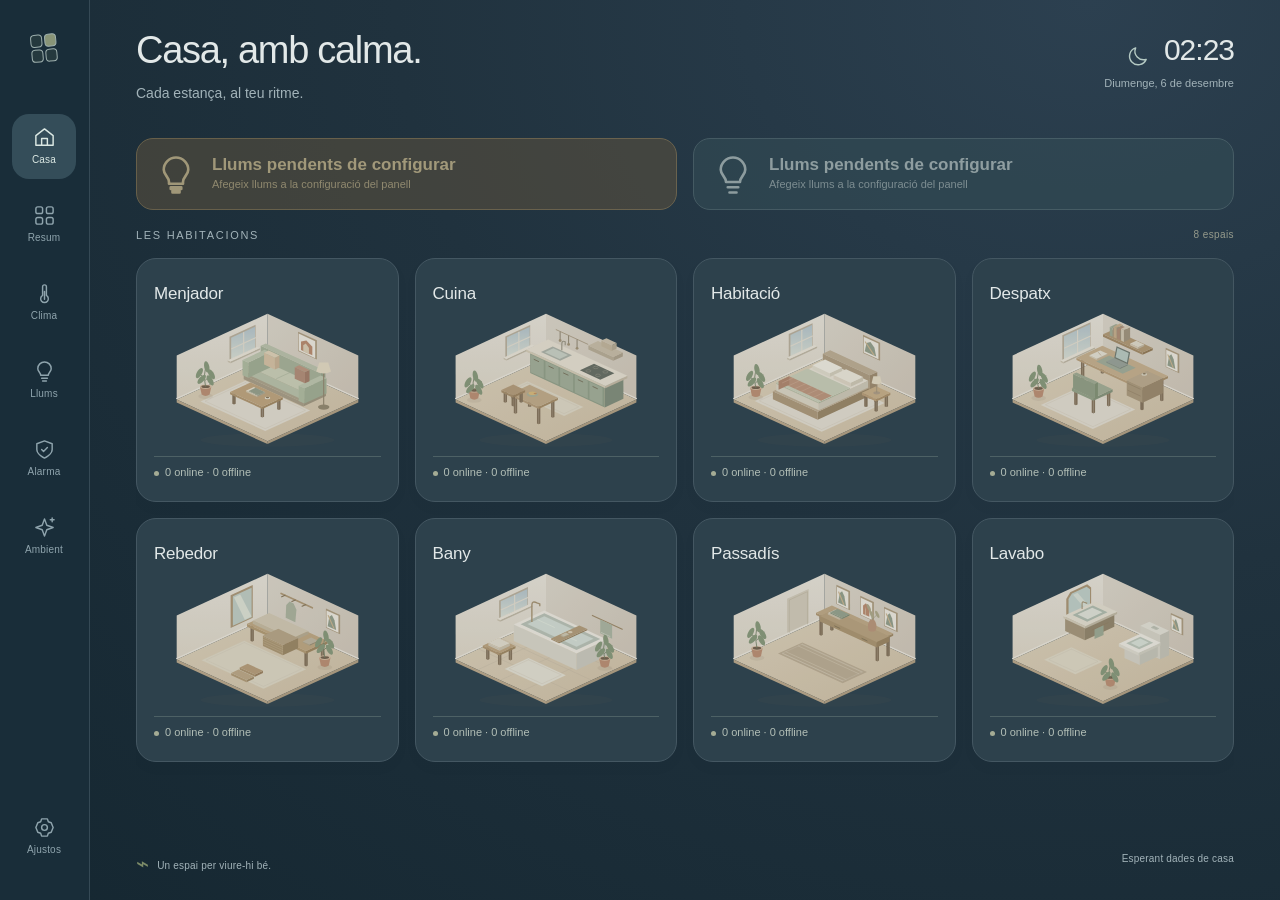
==== glass_rooms/www/index.html @ 0fcc05b3 "Release Glass Rooms 1.1.6: "Nit càlida" redesign of the iPad app The native iOS 9 client is redesign" ====
<!doctype html>
<html lang="ca" class="panel-page">
<head>
  <meta charset="utf-8">
  <meta name="viewport" content="width=device-width, initial-scale=1, shrink-to-fit=no">
  <meta name="apple-mobile-web-app-capable" content="yes">
  <meta name="apple-mobile-web-app-status-bar-style" content="default">
  <meta name="apple-mobile-web-app-title" content="Glass Rooms">
  <meta name="theme-color" content="#ede9df">
  <meta name="description" content="El teu espai, al teu ritme. Un panell local per a casa.">
  <title>Glass Rooms · Casa</title>
  <link rel="stylesheet" href="./style.css?v=1.1.6">
</head>
<body>
  <div id="css-probe" aria-hidden="true"></div>
  <div id="boot-status" class="boot-status" role="alert">
    <strong>Glass Rooms 1.1.6: carregant la interfície.</strong>
    Si aquest missatge no desapareix, comprova que JavaScript està activat i que aquests tres recursos s’obren sense error:
    <a href="./style.css?v=1.1.6">CSS</a>,
    <a href="./app.js?v=1.1.6">JavaScript</a>,
    <a href="./assets/menjador.svg">imatge</a>.
    <a href="./diagnostics.html">Obre el diagnòstic independent</a>.
    CSS i JavaScript han de mostrar text; la imatge ha de mostrar el menjador.
  </div>
  <a class="skip-link" href="#main">Ves al contingut</a>
  <aside class="rail" aria-label="Navegació principal">
    <div class="brand-mark" aria-label="Glass Rooms"><span></span><span></span><span></span><span></span></div>
    <nav id="navigation">
      <button class="nav-button active" data-nav="rooms" aria-label="Habitacions" title="Habitacions"><span class="icon" data-icon="home"></span><span class="nav-label">Casa</span></button>
      <button class="nav-button" data-nav="overview" aria-label="Resum general" title="Resum general"><span class="icon" data-icon="overview"></span><span class="nav-label">Resum</span></button>
      <button class="nav-button" data-nav="climate" aria-label="Temperatura i humitat" title="Temperatura i humitat"><span class="icon" data-icon="thermometer"></span><span class="nav-label">Clima</span></button>
      <button class="nav-button" data-nav="lights" aria-label="Llums" title="Llums"><span class="icon" data-icon="light"></span><span class="nav-label">Llums</span></button>
      <button class="nav-button" data-nav="security" aria-label="Seguretat" title="Seguretat"><span class="icon" data-icon="shield"></span><span class="nav-label">Alarma</span></button>
      <button class="nav-button" data-nav="scenes" aria-label="Escenes i ambient" title="Escenes i ambient"><span class="icon" data-icon="spark"></span><span class="nav-label">Ambient</span></button>
    </nav>
    <button class="nav-button rail-settings" id="settings-button" aria-label="Preferències" title="Preferències"><span class="icon" data-icon="settings"></span><span class="nav-label">Ajustos</span></button>
  </aside>

  <main id="main" tabindex="-1">
    <header class="topbar">
      <section class="heading-row" aria-labelledby="page-title">
        <div><p class="eyebrow" id="eyebrow">EL TEU ESPAI</p><h1 id="page-title">Casa, amb calma.</h1><p class="page-subtitle" id="page-subtitle">Cada estança, al teu ritme.</p></div>
      </section>
      <div class="clock-block"><button type="button" class="time-icon" data-icon="sun" id="time-icon" aria-label="Mode fosc" aria-pressed="false" title="Activa el mode fosc"></button><time id="clock">--:--</time><span id="date"></span></div>
    </header>
    <div id="view"></div>
    <footer class="page-footer"><span><span class="footer-leaf">⌁</span> Un espai per viure-hi bé.</span><span id="last-update">Esperant dades de casa</span></footer>
  </main>

  <div id="modal-layer" class="modal-layer hidden">
    <div id="modal-backdrop" class="modal-backdrop"></div>
    <section class="drawer" id="drawer" role="dialog" aria-modal="true" aria-labelledby="modal-title" tabindex="-1">
      <div class="drawer-head"><div><p class="eyebrow" id="modal-eyebrow">GLASS ROOMS</p><h2 id="modal-title"></h2></div><button id="close-modal" class="icon-button" aria-label="Tanca"><span class="icon" data-icon="close"></span></button></div>
      <div id="modal-content" class="drawer-content"></div>
    </section>
  </div>
  <div id="login-layer" class="login-layer hidden">
    <form id="login-form" class="login-card">
      <p class="eyebrow">BENVINGUT A CASA</p><h2>El teu espai privat.</h2><p>Introdueix el PIN del panell per connectar amb casa.</p>
      <div id="pin-display" class="pin-display" aria-hidden="true"></div>
      <p id="pin-status" class="pin-status" role="status" aria-live="polite"></p>
      <div id="pinpad" class="pinpad" aria-label="Teclat numèric del PIN">
        <button type="button" data-pin="1">1</button><button type="button" data-pin="2">2</button><button type="button" data-pin="3">3</button>
        <button type="button" data-pin="4">4</button><button type="button" data-pin="5">5</button><button type="button" data-pin="6">6</button>
        <button type="button" data-pin="7">7</button><button type="button" data-pin="8">8</button><button type="button" data-pin="9">9</button>
        <button type="button" data-pin="clear" aria-label="Esborra tot el PIN">C</button><button type="button" data-pin="0">0</button><button type="button" data-pin="back" aria-label="Esborra l’últim dígit">⌫</button>
      </div>
      <p id="login-transport" class="muted"></p><p id="login-error" role="alert"></p><button type="submit" class="primary-button" id="login-submit">Entra a casa <span>→</span></button>
    </form>
  </div>
  <div id="toast" class="toast hidden" role="status" aria-live="polite"></div>
  <noscript><div class="noscript">Activa JavaScript a Safari per utilitzar el panell. No s’ha enviat cap ordre.</div></noscript>
  <script src="./boot.js?v=1.1.6"></script>
  <script src="./app.js?v=1.1.6"></script>
</body>
</html>
---- glass_rooms/www/style.css ----
/* Safari 9.3.5 baseline: floats, block layout, explicit native-control reset. */
main, header, nav, aside, section, footer { display: block; }
[hidden] { display: none !important; }
#css-probe { position: absolute; width: 9px; height: 0; overflow: hidden; visibility: hidden; }
.boot-status { padding: 16px; margin: 12px 12px 12px 100px; background: #fff2d8; color: #593d18; }
* { box-sizing: border-box; }
html { height: 100%; min-height: 100%; background: #eeeae1; }
body { margin: 0; color: #383d35; background: #eeeae1; background: radial-gradient(ellipse at 85% 0%, #f9f5eb 0%, #eeece3 45%, #e5e6dc 100%); font-family: -apple-system, BlinkMacSystemFont, "Helvetica Neue", Arial, sans-serif; font-size: 15px; line-height: 1.45; -webkit-text-size-adjust: 100%; min-height: 100%; }
.panel-page,.panel-page body { height: 100%; overflow: hidden; }
button,input,select { font: inherit; }
button { color: inherit; cursor: pointer; -webkit-tap-highlight-color: rgba(97,116,83,.12); }
button,a,input,select { touch-action: manipulation; }
button { -webkit-appearance: none; appearance: none; border: 0; background: none; border-radius: 0; margin: 0; padding: 0; font-size: 15px; line-height: 1.45; white-space: normal; overflow: visible; }
button:disabled { cursor: default; opacity: .52; }
button:focus, input:focus, select:focus, a:focus { outline: 2px solid #7b8b66; outline-offset: 3px; }
button::-moz-focus-inner { border: 0; }
input,select { max-width: 100%; }
h1,h2,h3,p { margin: 0; }
h1,h2 { font-weight: 400; letter-spacing: -1.3px; }
h1 { font-size: 38px; line-height: 1.2; }
h2 { font-size: 28px; }
h3 { font-size: 17px; font-weight: 500; }
.hidden { display: none !important; }
.icon { width: 23px; height: 23px; display: inline-block; vertical-align: middle; line-height: 1; }
.icon svg { width: 100%; height: 100%; fill: none; stroke: currentColor; stroke-width: 1.5; stroke-linecap: round; stroke-linejoin: round; }
.rail { width: 90px; height: 100%; position: fixed; left: 0; top: 0; z-index: 5; background: rgba(249,248,240,.6); border-right: 1px solid rgba(255,255,255,.65); padding: 33px 12px; }
.brand-mark { width: 30px; height: 32px; margin: 0 auto 49px; overflow: hidden; -webkit-transform: rotate(-5deg); transform: rotate(-5deg); }
.brand-mark span { width: 12px; height: 13px; float: left; margin: 1px; border: 1px solid #747c65; border-radius: 4px; background: rgba(123,139,102,.12); }
.brand-mark span:nth-child(2) { background: #889477; }
.nav-button { width: 64px; height: 65px; margin-bottom: 13px; display: block; border-radius: 17px; color: #7c8174; }
.nav-button .icon { width: 23px; height: 23px; }
.nav-label { display: block; margin-top: 4px; font-size: 10px; letter-spacing: .2px; }
.nav-button.active { color: #4e5b40; background: #e0e5d6; box-shadow: inset 0 1px 0 rgba(255,255,255,.8); }
.rail-settings { position: absolute; bottom: 18px; }
#main { display: flex; flex-direction: column; height: 100%; max-width: 1610px; padding: 28px 46px 20px; margin-left: 90px; overflow: hidden; outline: none; }
.topbar,.page-footer { flex: 0 0 auto; }
#view { flex: 1 1 auto; min-height: 0; overflow-y: auto; -webkit-overflow-scrolling: touch; }
.topbar { min-height: 110px; position: relative; display: flex; justify-content: space-between; align-items: flex-start; }
.clock-block { position: relative; flex: 0 0 auto; text-align: right; }
.clock-block time { font-size: 30px; font-weight: 300; letter-spacing: -1px; font-variant-numeric: tabular-nums; }
.clock-block #date { display: block; font-size: 11px; color: #818577; margin-top: -2px; }
.time-icon { display: inline-block; color: #939477; width: 44px; height: 44px; margin: 0 3px 0 0; vertical-align: middle; border-radius: 12px; }
.time-icon:hover { background: rgba(123,139,102,.12); }
.time-icon .icon { width: 23px; height: 23px; }
.heading-row { position: static; margin: 0; }
.heading-row .eyebrow { display: none; }
.eyebrow { color: #8a8e7d; font-size: 10px; letter-spacing: 2.4px; font-weight: 600; margin-bottom: 11px; }
.page-subtitle { color: #858a7e; font-size: 14px; margin-top: 9px; }
.outline-button { min-height: 46px; padding: 10px 17px; border: 1px solid #cbd0bf; border-radius: 14px; background: rgba(255,255,255,.23); font-size: 12px; }
.outline-button .icon { width: 17px; height: 17px; margin-right: 9px; }
.status-dot { display: inline-block; width: 6px; height: 6px; border-radius: 50%; background: #b99b64; margin-right: 8px; vertical-align: middle; }
.section-label { color: #777d6d; font-size: 11px; letter-spacing: 1.7px; font-weight: 500; margin-bottom: 14px; }
.section-label span { float: right; color: #969b8c; font-size: 10px; letter-spacing: .4px; font-weight: 400; }
.room-grid { margin: 0 -8px; }
.room-grid:after, .summary-grid:after { content: ""; display: table; clear: both; }
.room-wrap { float: left; width: 25%; padding: 0 8px 16px; vertical-align: top; }
.room-card { width: 100%; height: 244px; display: block; text-align: left; border-radius: 20px; background: rgba(250,249,242,.74); border: 1px solid rgba(255,255,255,.86); box-shadow: 0 6px 15px rgba(70,78,56,.025); padding: 16px 17px 13px; position: relative; overflow: hidden; }
.room-card:hover { background: rgba(255,255,250,.92); }
.room-title { font-size: 17px; font-weight: 500; letter-spacing: -.2px; position: relative; z-index: 1; }
.room-art { display: block; width: 100%; height: 154px;  margin: -3px auto -1px; }
.room-meta { padding-top: 8px; border-top: 1px solid rgba(182,190,166,.22); font-size: 10px; color: #8d927f; white-space: nowrap; }
.room-meta .status-dot { width: 5px; height: 5px; margin-right: 6px; background: #a4ab94; }
.room-meta.has-issue .status-dot { background: #b9955a; }
.room-meta.has-issue { color: #92794c; }
.page-footer { margin: 11px 0 0; color: #919785; font-size: 10px; overflow: hidden; letter-spacing: .2px; }
.page-footer>span:last-child { float: right; padding-top: 4px; }
.footer-leaf { font-size: 22px; vertical-align: -2px; margin-right: 5px; color: #7c8b68; }
.summary-grid { margin: 0 -8px 10px; }
.summary-wrap { float: left; padding: 0 8px 16px; width: 50%; vertical-align: top; }
.summary-card { width: 100%; min-height: 133px; text-align: left; border-radius: 20px; background: rgba(250,249,242,.74); border: 1px solid rgba(255,255,255,.8); padding: 22px; }
.summary-card .icon { color: #89947a; margin-right: 10px; }
.summary-card h3 { display: inline-block; }
.summary-value { font-size: 25px; font-weight: 300; letter-spacing: -.5px; display: block; padding: 12px 0 2px; }
.summary-note { color: #858c79; font-size: 12px; }
.climate-grid { margin: 0 -8px; }
.climate-grid:after { content: ""; display: table; clear: both; }
.climate-card { float: left; width: calc(50% - 16px); margin: 0 8px 16px; padding: 22px; border: 1px solid #dce2d2; border-radius: 20px; background: #f8f8f0; }
.climate-room { margin-bottom: 13px; font-size: 19px; }
.climate-reading { min-height: 84px; position: relative; padding: 11px 0 11px 34px; border-top: 1px solid #e1e5d9; }
.climate-reading .icon { position: absolute; left: 0; top: 14px; color: #758c84; }
.climate-kind { display: block; color: #7e897c; font-size: 12px; }
.climate-value { display: block; font-size: 28px; font-weight: 400; line-height: 1.2; font-variant-numeric: tabular-nums; }
.climate-name,.climate-issue { display: block; color: #8b927f; font-size: 11px; }
.climate-issue { color: #a47848; }
.climate-periods { margin: 0 8px 16px; }
.climate-period { min-height: 42px; min-width: 70px; margin: 0 8px 4px 0; padding: 8px 14px; border: 1px solid #cbd2c4; border-radius: 11px; background: #f8f8f0; color: #52634f; font-size: 13px; }
.climate-period.selected { background: #dfe9da; border-color: #91aa8d; font-weight: 600; }
.climate-chart { margin: 14px 0 0 -34px; padding: 12px 12px 4px; border: 1px solid #e1e5d9; border-radius: 13px; background: #fdfdf8; }
.climate-plot { display: block; width: 100%; height: 115px; overflow: visible; }
.climate-axis { stroke: #d5ddd2; stroke-width: 1; }
.climate-line { fill: none; stroke-width: 2.5; stroke-linecap: round; stroke-linejoin: round; }
.temperature-line { stroke: #bd7958; }
.humidity-line { stroke: #668ca1; }
.climate-marker { fill: #fff; stroke: #546e67; stroke-width: 2; }
.climate-chart-endpoints { display: flex; justify-content: space-between; color: #7e897c; font-size: 10px; }
.climate-selected { min-height: 20px; margin: 10px 0 2px; color: #4d6258; font-size: 12px; font-variant-numeric: tabular-nums; }
.climate-slider { display: block; width: 100%; height: 32px; margin: 0; }
.climate-chart-message { min-height: 40px; color: #7e897c; font-size: 12px; }
.device-list { list-style: none; padding: 0; margin: 0; }
.device-item { padding: 18px 0; border-bottom: 1px solid #dce0d3; }
.device-name { font-size: 15px; font-weight: 500; padding-right: 5px; }
.device-state { color: #788669; font-size: 12px; padding: 5px 0; }
.device-state.issue { color: #ab8152; }
.device-note { color: #8b907f; font-size: 12px; line-height: 1.6; }
.entity-id { font-size: 10px; color: #909582; word-break: break-all; display: block; margin-top: 5px; }
.group-badge { font-size: 9px; text-transform: uppercase; background: #e1e6d8; padding: 3px 6px; border-radius: 4px; margin-left: 5px; letter-spacing: .6px; }
.controls { margin-top: 9px; }
.action-button { min-height: 46px; border: 1px solid #bdc6af; border-radius: 10px; padding: 10px 14px; margin: 4px 6px 4px 0; background: #e7ebdf; font-size: 12px; }
.action-button:disabled { background: #eeeee7; border-color: #d1d5c9; }
.control-label { display: block; font-size: 12px; margin: 12px 0 6px; }
.range-row { position: relative; padding-right: 92px; min-height: 54px; }
.range-row input[type=range] { width: 100%; min-height: 44px; display: block; margin: 0; }
.range-row button { position: absolute; right: 0; top: 0; width: 82px; margin: 0; }
select,input[type=password] { min-height: 46px; padding: 10px 12px; border: 1px solid #c2cab6; border-radius: 10px; background: #f9faf3; color: #47513e; font-size: 16px; }
select { width: 100%; margin: 4px 0; }
.modal-layer { position: fixed; z-index: 20; left: 0; top: 0; right: 0; bottom: 0; }
.modal-backdrop { position: absolute; left: 0; top: 0; right: 0; bottom: 0; background: rgba(39,49,35,.24); }
.drawer { position: absolute; right: 18px; top: 18px; bottom: 18px; width: 440px; background: #f3f4eb; border: 1px solid #fff; border-radius: 25px; box-shadow: 0 20px 70px rgba(43,54,37,.13); overflow: hidden; }
.drawer.room-modal { width: 680px; max-width: calc(100% - 36px); height: 80vh; max-height: calc(100% - 36px); top: 50%; right: auto; bottom: auto; left: 50%; -webkit-transform: translate(-50%,-50%); transform: translate(-50%,-50%); }
.drawer-head { position: absolute; left: 0; right: 0; top: 0; height: 110px; padding: 26px 26px 18px; border-bottom: 1px solid #dee2d5; }
.drawer-head .eyebrow { margin-bottom: 8px; }
.drawer-head h2 { padding-right: 35px; }
.drawer-content { position: absolute; top: 110px; bottom: 0; left: 0; right: 0; overflow-y: auto; -webkit-overflow-scrolling: touch; padding: 0 26px 28px; }
.icon-button { width: 46px; height: 46px; border-radius: 50%; background: #e7eadd; position: absolute; right: 18px; top: 30px; }
.drawer-art { width: 100%; height: 190px; display: block; margin: 12px auto; }
.empty-state { padding: 26px 0; }
.empty-state h3 { font-weight: 400; font-size: 21px; margin-bottom: 10px; }
.empty-state p,.info-box { font-size: 13px; color: #808875; line-height: 1.7; }
.empty-state button { margin-top: 20px; }
.info-box { padding: 16px; background: #e9eddf; border-radius: 12px; margin: 18px 0; }
.settings-section { padding: 23px 0; border-bottom: 1px solid #dce0d3; }
.settings-section h3 { margin-bottom: 13px; }
.segmented { overflow: hidden; padding: 4px; border-radius: 13px; background: #e4e8da; }
.segmented button { float: left; width: 33.333%; min-height: 45px; border-radius: 10px; font-size: 13px; }
.segmented button.selected { background: #fafbf5; box-shadow: 0 2px 4px rgba(30,40,20,.06); }
.check-label { display: block; padding: 10px 0; font-size: 14px; }
.check-label input { width: 20px; height: 20px; vertical-align: -4px; margin-right: 8px; }
.muted { color: #8a917e; font-size: 12px; line-height: 1.6; }
.audit-json { display: block; white-space: pre-wrap; font-size: 11px; word-break: break-all; background: #e8eddf; padding: 12px; border-radius: 10px; max-height: 360px; overflow: auto; }
.login-layer { position: fixed; z-index: 40; left: 0; right: 0; top: 0; bottom: 0; background: #eaece0; background: rgba(233,237,222,.97); overflow-y: auto; }
.login-card { max-width: 410px; margin: 60px auto 40px; padding: 36px; background: #f6f7ef; border: 1px solid #fff; border-radius: 24px; }
.login-card h2 { margin-bottom: 16px; }
.login-card p { margin-bottom: 16px; color: #7c866e; font-size: 13px; }
.login-card label { display: block; margin-top: 25px; font-size: 12px; }
.login-card input { width: 100%; margin: 8px 0 14px; }
.pin-display { min-height: 45px; padding: 7px 0; text-align: center; color: #748561; font-size: 25px; letter-spacing: 8px; white-space: nowrap; }
.login-card .pin-status { margin: 0 0 12px; text-align: center; }
.pinpad { max-width: 270px; margin: 0 auto 18px; overflow: hidden; }
.pinpad button { float: left; width: 31.333%; height: 62px; margin: 1%; border: 1px solid #c2cab6; border-radius: 12px; background: #f9faf3; color: #47513e; font-size: 24px; }
.pinpad button:active { background: #e0e8d7; }
.pinpad button:disabled { opacity: .5; }
.primary-button { background: #748561; color: #fff; border-radius: 11px; padding: 13px 18px; min-height: 48px; font-size: 14px; width: 100%; }
.primary-button span { float: right; }
#login-error { color: #a45c42; }
.toast { position: fixed; z-index: 60; bottom: 25px; left: 50%; width: 380px; max-width: 90%; margin-left: -190px; background: #414d36; color: #fff; border: 1px solid rgba(255,255,255,.2); border-radius: 14px; padding: 18px 21px; font-size: 13px; box-shadow: 0 5px 24px rgba(0,0,0,.15); }
.skip-link { position: fixed; top: -60px; left: 100px; z-index: 99; background: #fff; color: #333; padding: 10px; }
.skip-link:focus { top: 0; }
.noscript { position: fixed; z-index: 99; bottom: 0; left: 0; right: 0; background: #f9e7c5; padding: 20px; text-align: center; }
.glass .rail,.glass .room-card,.glass .summary-card { background-color: #faf9f2; }
.night { background: #172734; background: radial-gradient(ellipse at 85% 0%, #2c4050 0%, #20323e 45%, #152731 100%); color: #e2e8e8; }
.night .rail { background: rgba(20,37,48,.75); border-color: #354955; }
.night .nav-button { color: #8fa4ad; }
.night .nav-button.active { background: #344d59; color: #dbe8e3; box-shadow: none; }
.night .brand-mark span { border-color: #9eb0ae; }
.night .eyebrow,.night .page-subtitle,.night .local-label,.night .clock-block #date,.night .section-label,.night .page-footer,.night .muted { color: #a2b3b9; }
.night .outline-button { background: rgba(70,92,106,.25); border-color: #526672; color: #bacbd0; }
.night .room-card,.night .summary-card { background: #2d414c; border-color: #445762; box-shadow: 0 6px 15px rgba(0,0,0,.025); }
.night .room-card:hover { background: #344b57; }
.night .room-art,.night .drawer-art { opacity: .85; }
.night .room-meta { color: #b2beb6; border-color: #4d6165; }
.night .room-meta.has-issue,.night .device-state.issue { color: #dbbc8a; }
.night .summary-note,.night .device-note,.night .entity-id,.night .empty-state p { color: #a8babd; }
.night .summary-card .icon,.night .time-icon { color: #b4c9c3; }
.night .time-icon:hover { background: rgba(180,201,195,.14); }
.night .climate-card { background: #2d414c; border-color: #445762; }
.night .climate-reading { border-color: #445762; }
.night .climate-kind,.night .climate-name { color: #b2beb6; }
.night .climate-issue { color: #dbbc8a; }
.night .climate-period { background: #2d414c; border-color: #5b7070; color: #d5e1dc; }
.night .climate-period.selected { background: #496455; border-color: #829d84; }
.night .climate-chart { background: #263b45; border-color: #445762; }
.night .climate-axis { stroke: #546970; }
.night .climate-chart-endpoints,.night .climate-chart-message { color: #b2beb6; }
.night .climate-selected { color: #d5e1dc; }
.night .drawer,.night .login-card { background: #243944; border-color: #50616b; }
.night .drawer-head,.night .device-item,.night .settings-section { border-color: #425862; }
.night .icon-button,.night .info-box,.night .segmented,.night .group-badge,.night .audit-json { background: #344d56; color: #c4d0d1; }
.night .segmented button.selected { background: #607780; color: #fff; }
.night .action-button,.night select,.night input[type=password] { color: #dde7e5; background: #3a535c; border-color: #6d8389; }
.night .pin-display { color: #d1dca9; }
.night .pinpad button { color: #dde7e5; background: #3a535c; border-color: #6d8389; }
.night .action-button:disabled { background: #364a53; border-color: #4e626a; }
.night .device-state { color: #b8cfa9; }
.night .login-layer { background: #172c37; }
.night .login-card p { color: #bacacc; }
.room-meta { font-size: 11px; color: #717966; }
@media (min-width: 1400px) { #main { padding: 35px 58px 24px; } .topbar { min-height: 110px; } .room-card { height: 282px; padding: 20px 22px 15px; } .room-art { height: 184px; margin-top: 0; } .room-meta { font-size: 12px; } .room-title { font-size: 19px; } }
@media (max-width: 1100px) { #main { padding: 24px 29px 18px; } .rail { width: 80px; padding-left: 8px; padding-right: 8px; } #main { margin-left: 80px; } .topbar { min-height: 105px; } h1 { font-size: 33px; } .room-wrap { padding: 0 6px 12px; } .room-grid { margin: 0 -6px; } .room-card { height: 211px; padding: 13px 13px 10px; border-radius: 17px; } .room-art { height: 127px; } .room-title { font-size: 16px; } .room-meta { font-size: 11px; } }
@media (min-width: 821px) and (max-width: 1100px) and (max-height: 700px) { .room-wrap { padding-bottom: 8px; } .room-card { height: 196px; } .room-art { height: 114px; } .page-footer { margin-top: 4px; } }
@media (max-width: 820px) { #main { padding: 24px; } .topbar { min-height: 105px; } .room-wrap { width: 50%; } .room-card { height: 238px; } .room-art { height: 151px; } .room-meta { font-size: 11px; } .page-footer>span:last-child { float: none; display: block; } }
@media (min-width: 521px) and (max-width: 820px) { .room-wrap { padding-bottom: 8px; } .room-card { height: 160px; padding: 10px 13px 8px; } .room-art { height: 95px; margin: -5px auto -3px; } }
@media (max-width: 820px) { .climate-card { width: calc(100% - 16px); } }
@media (max-width: 520px) { .rail { width: 65px; padding: 25px 5px; } .brand-mark { margin-bottom: 36px; } .nav-button { width: 54px; height: 60px; border-radius: 14px; } #main { margin-left: 65px; padding: 18px 16px; } .topbar { min-height: 100px; } .clock-block time { font-size: 25px; } .time-icon { width: 36px; height: 36px; margin-right: 2px; } .clock-block #date { display: none; } h1 { font-size: 28px; } .page-subtitle { font-size: 12px; } .room-wrap { width: 100%; } .room-card { height: 255px; } .room-art { height: 166px; } .room-meta { font-size: 11px; } .summary-wrap { width: 100%; } .drawer { top: 8px; right: 8px; bottom: 8px; left: 8px; width: auto; } .drawer.room-modal { top: 50%; right: auto; bottom: auto; left: 50%; width: calc(100% - 24px); max-width: none; height: 84vh; max-height: calc(100% - 24px); } .drawer-content { padding-left: 20px; padding-right: 20px; } .login-card { margin: 30px 15px; padding: 26px; } .toast { width: 86%; left: 7%; margin-left: 0; } .section-label span { display: none; } }

/* Opaque surfaces avoid old WebKit compositing and scroll-layer artefacts. */
.rail { background-color: #f3f3e9; }
.room-card,.summary-card { background-color: #f8f8f0; }
.night .rail { background-color: #192d39; }
.night .room-card,.night .summary-card { background-color: #2d414c; }
.icon svg { display: block; }
.room-title { display: block; }
.room-card { color: #383d35; }
.night .room-card { color: #e2e8e8; }
.room-card.room-lit { background-color: #fff8e9; border-color: #ead4a1; box-shadow: 0 0 0 1px rgba(226,187,109,.2), 0 8px 24px rgba(171,131,64,.13), inset 0 0 48px rgba(255,216,135,.22); }
.room-card.room-dark { background-color: #e7eae5; border-color: #d2d9d0; }
.room-card.room-lit .room-art { opacity: 1; }
.room-card.room-dark .room-art { opacity: .42; }
.room-meta.has-issue { white-space: normal; }
.all-lights-row { display: -webkit-flex; display: flex; margin: 0 -8px 18px; }
.all-lights-control { display: block; width: calc(50% - 16px); min-height: 72px; margin: 0 8px; padding: 12px 18px; border: 1px solid #c9d2c3; border-radius: 17px; background: #e7ece2; color: #405548; text-align: left; }
.all-lights-control .icon { float: left; width: 42px; height: 42px; margin: 1px 15px 0 0; }
.all-lights-content,.all-lights-label,.all-lights-note { display: block; }
.all-lights-label { font-size: 17px; font-weight: 600; }
.all-lights-note { font-size: 11px; opacity: .82; }
.all-lights-control.all-lights-on { background: #f6e5bb; border-color: #e5c989; color: #715228; }
.all-lights-control:disabled { opacity: .58; }
.night .all-lights-control { background: #344d56; border-color: #5c7479; color: #d9e5df; }
.night .all-lights-control.all-lights-on { background: #5a503e; border-color: #9d8356; color: #ffe3a6; }
.room-wrap { position: relative; }
.room-light-badge { position: absolute; top: 0; right: 0; bottom: 16px; left: 0; z-index: 3; display: block; width: 88px; height: 88px; margin: auto; padding: 0; border: 2px solid currentColor; border-radius: 50%; text-align: center; }
.room-light-badge .icon { position: absolute; top: 50%; left: 50%; display: block; width: 44px; height: 44px; margin: 0; -webkit-transform: translate(-50%,-50%); transform: translate(-50%,-50%); }
.room-light-badge:disabled { cursor: default; opacity: 1; }
.room-light-badge.bulb-lit { color: #8a6730; background: rgba(246,229,187,.62); box-shadow: 0 0 12px rgba(255,213,124,.65); }
.room-light-badge.bulb-dark { color: #52645a; background: rgba(225,231,226,.62); }
.night .room-card.room-lit { background-color: #3e4741; border-color: #a58e5e; box-shadow: 0 0 0 1px rgba(236,197,115,.19), 0 8px 26px rgba(229,181,95,.18), inset 0 0 55px rgba(245,202,119,.15); }
.night .room-card.room-dark { background-color: #263741; border-color: #3b5059; }
.night .room-light-badge.bulb-dark { color: #82949b; background: rgba(23,40,49,.62); }
@media (max-width: 1100px) { .room-light-badge { bottom: 12px; } }
@media (max-width: 520px) { .all-lights-row { display: block; } .all-lights-control { width: calc(100% - 16px); margin-bottom: 8px; } }
@media (min-width: 821px) and (max-width: 1100px) and (max-height: 700px) { .room-light-badge { bottom: 8px; } }
@media (min-width: 521px) and (max-width: 820px) { .room-light-badge { width: 72px; height: 72px; bottom: 8px; } .room-light-badge .icon { width: 38px; height: 38px; } }
@media (max-height: 540px) { .rail { position: absolute; min-height: 540px; } .drawer { top: 4px; bottom: 4px; } .drawer-head { height: 86px; padding-top: 14px; } .drawer-content { top: 86px; } .icon-button { top: 16px; } .login-card { margin-top: 12px; } }

.diagnostics { max-width: 800px; padding: 24px; margin: 0 auto; }
.diagnostics p,.diagnostics li { margin: 12px 0; word-wrap: break-word; }
.diagnostics a { color: #3e5830; text-decoration: underline; }
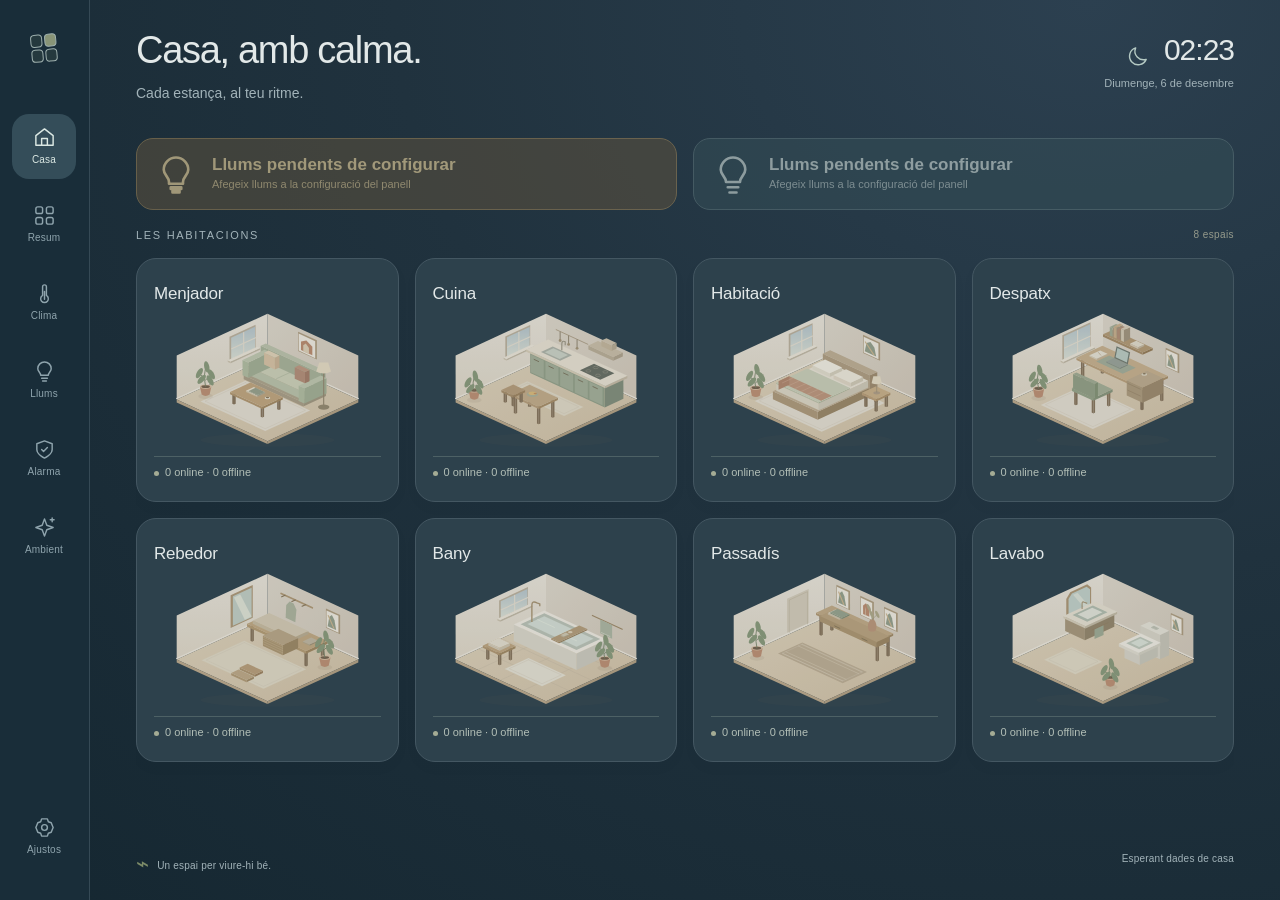
==== commit 52779709: "Release Glass Rooms 1.1.12: camera still fix, doors and windows under the alarm - Server: the camera" ====
--- a/glass_rooms/www/index.html
+++ b/glass_rooms/www/index.html
@@ -9,15 +9,15 @@
   <meta name="theme-color" content="#ede9df">
   <meta name="description" content="El teu espai, al teu ritme. Un panell local per a casa.">
   <title>Glass Rooms · Casa</title>
-  <link rel="stylesheet" href="./style.css?v=1.1.6">
+  <link rel="stylesheet" href="./style.css?v=1.1.12">
 </head>
 <body>
   <div id="css-probe" aria-hidden="true"></div>
   <div id="boot-status" class="boot-status" role="alert">
-    <strong>Glass Rooms 1.1.6: carregant la interfície.</strong>
+    <strong>Glass Rooms 1.1.12: carregant la interfície.</strong>
     Si aquest missatge no desapareix, comprova que JavaScript està activat i que aquests tres recursos s’obren sense error:
-    <a href="./style.css?v=1.1.6">CSS</a>,
-    <a href="./app.js?v=1.1.6">JavaScript</a>,
+    <a href="./style.css?v=1.1.12">CSS</a>,
+    <a href="./app.js?v=1.1.12">JavaScript</a>,
     <a href="./assets/menjador.svg">imatge</a>.
     <a href="./diagnostics.html">Obre el diagnòstic independent</a>.
     CSS i JavaScript han de mostrar text; la imatge ha de mostrar el menjador.
@@ -70,7 +70,7 @@
   </div>
   <div id="toast" class="toast hidden" role="status" aria-live="polite"></div>
   <noscript><div class="noscript">Activa JavaScript a Safari per utilitzar el panell. No s’ha enviat cap ordre.</div></noscript>
-  <script src="./boot.js?v=1.1.6"></script>
-  <script src="./app.js?v=1.1.6"></script>
+  <script src="./boot.js?v=1.1.12"></script>
+  <script src="./app.js?v=1.1.12"></script>
 </body>
 </html>
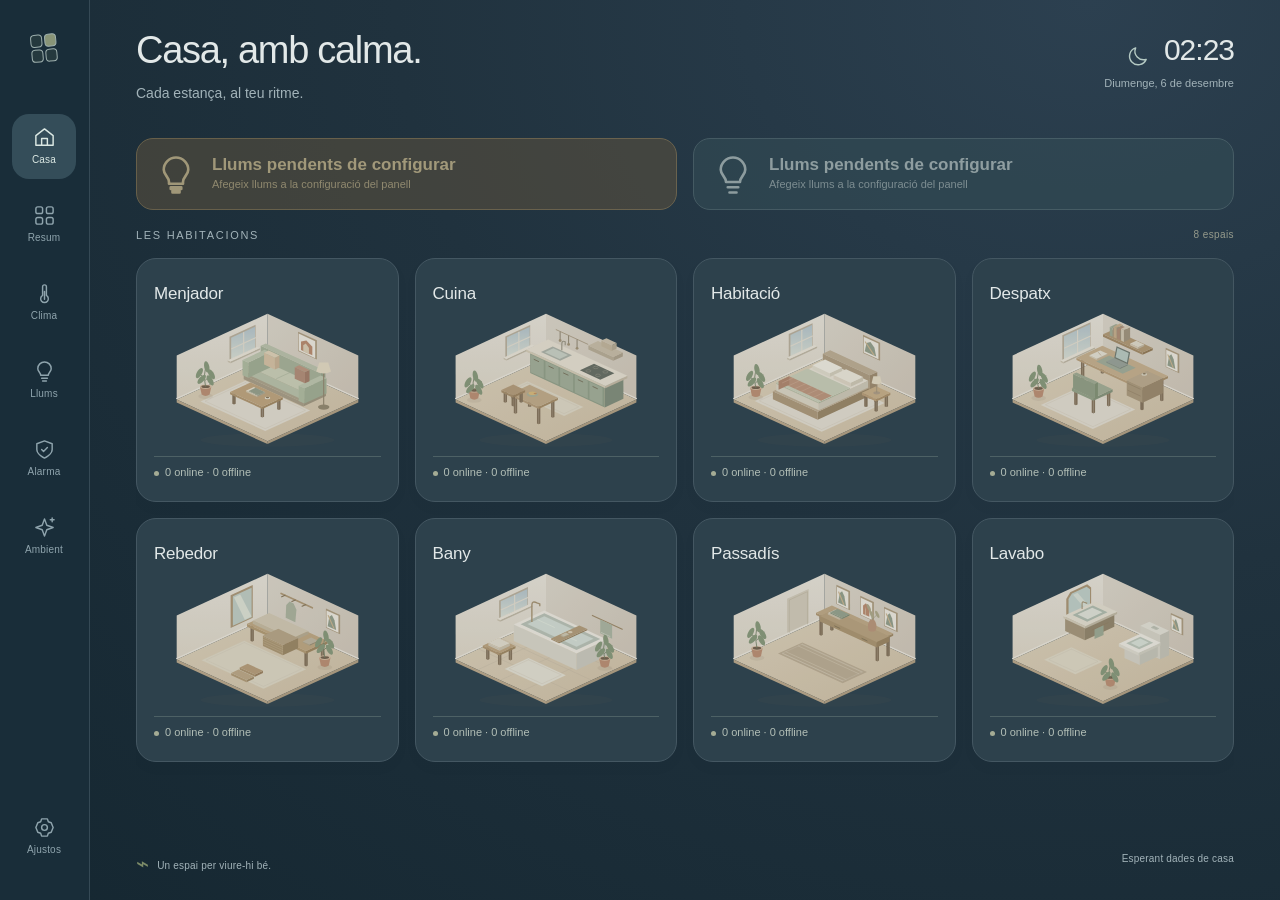
==== commit 3276e07c: "Release Glass Rooms 1.1.13: scenes strip, remote buttons, screen lock time - Server: new remote_butt" ====
--- a/glass_rooms/www/index.html
+++ b/glass_rooms/www/index.html
@@ -9,15 +9,15 @@
   <meta name="theme-color" content="#ede9df">
   <meta name="description" content="El teu espai, al teu ritme. Un panell local per a casa.">
   <title>Glass Rooms · Casa</title>
-  <link rel="stylesheet" href="./style.css?v=1.1.12">
+  <link rel="stylesheet" href="./style.css?v=1.1.13">
 </head>
 <body>
   <div id="css-probe" aria-hidden="true"></div>
   <div id="boot-status" class="boot-status" role="alert">
-    <strong>Glass Rooms 1.1.12: carregant la interfície.</strong>
+    <strong>Glass Rooms 1.1.13: carregant la interfície.</strong>
     Si aquest missatge no desapareix, comprova que JavaScript està activat i que aquests tres recursos s’obren sense error:
-    <a href="./style.css?v=1.1.12">CSS</a>,
-    <a href="./app.js?v=1.1.12">JavaScript</a>,
+    <a href="./style.css?v=1.1.13">CSS</a>,
+    <a href="./app.js?v=1.1.13">JavaScript</a>,
     <a href="./assets/menjador.svg">imatge</a>.
     <a href="./diagnostics.html">Obre el diagnòstic independent</a>.
     CSS i JavaScript han de mostrar text; la imatge ha de mostrar el menjador.
@@ -70,7 +70,7 @@
   </div>
   <div id="toast" class="toast hidden" role="status" aria-live="polite"></div>
   <noscript><div class="noscript">Activa JavaScript a Safari per utilitzar el panell. No s’ha enviat cap ordre.</div></noscript>
-  <script src="./boot.js?v=1.1.12"></script>
-  <script src="./app.js?v=1.1.12"></script>
+  <script src="./boot.js?v=1.1.13"></script>
+  <script src="./app.js?v=1.1.13"></script>
 </body>
 </html>
